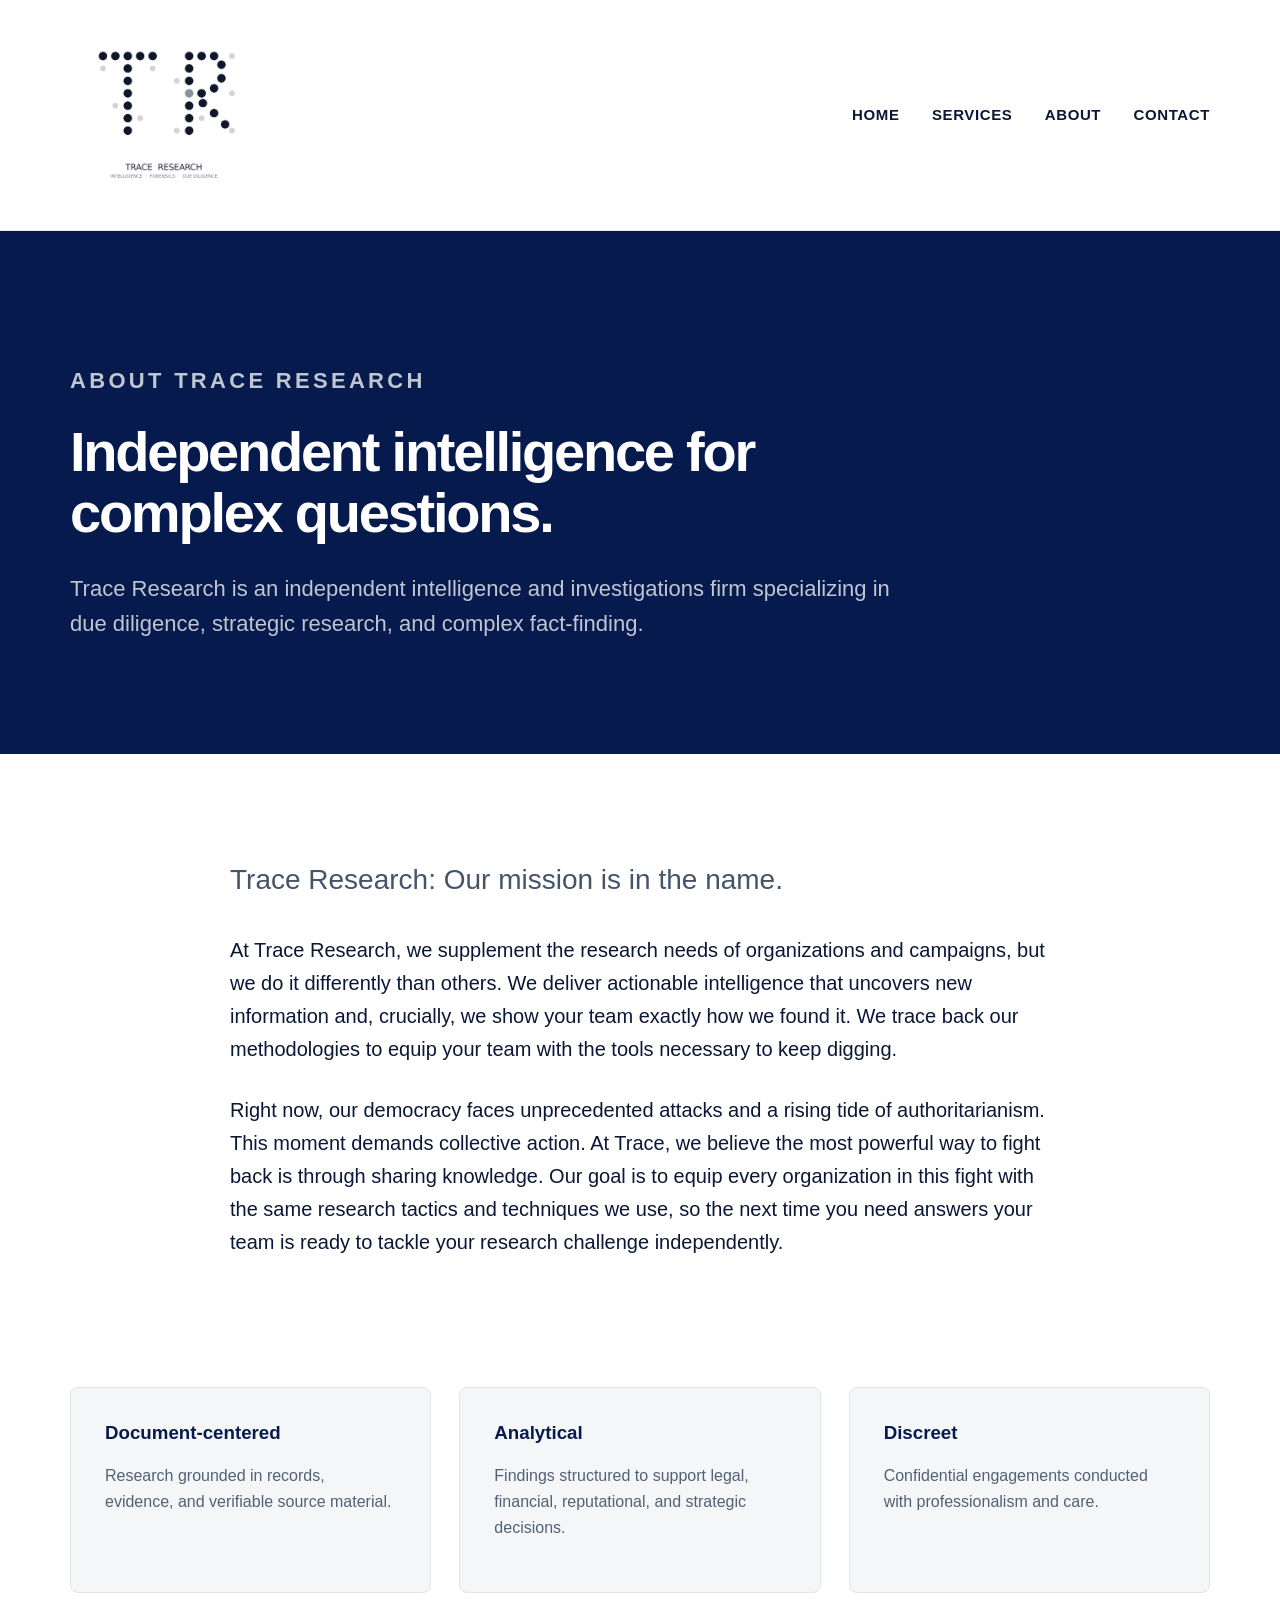
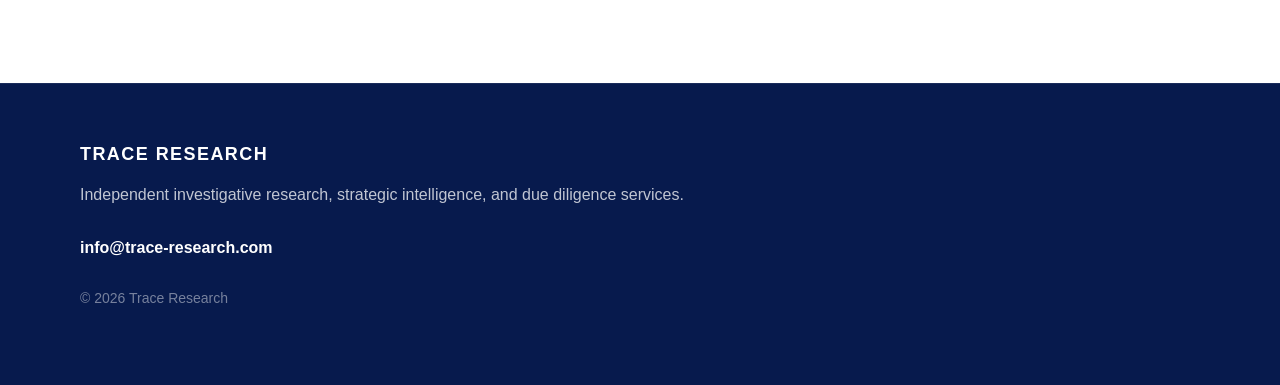
==== about.html @ 0cc1f22e "Update site copy and layout" ====
<!DOCTYPE html>
<html lang="en">
<head>
  <meta charset="UTF-8">
  <meta name="viewport" content="width=device-width, initial-scale=1.0">
  <title>About | Trace Research</title>
  <link rel="stylesheet" href="styles.css">
</head>
<body class="dark-page"></body>

<header>
  <div class="logo-container">
    <img src="trace logo.png" alt="Trace Research Logo">
  </div>

  <nav>
    <a href="index.html">Home</a>
    <a href="services.html">Services</a>
    <a href="about.html">About</a>
    <a href="contact.html">Contact</a>
  </nav>
</header>

<section class="page-hero">
  <p class="eyebrow">About Trace Research</p>
  <h1>Independent intelligence for complex questions.</h1>
  <p>
    Trace Research is an independent intelligence and investigations firm
    specializing in due diligence, strategic research, and complex fact-finding.
  </p>
</section>

<section class="about-content">

  <p class="about-kicker">
    Trace Research: Our mission is in the name.
  </p>

  <p>
    At Trace Research, we supplement the research needs of organizations and campaigns, but we do it differently than others. We deliver actionable intelligence that uncovers new information and, crucially, we show your team exactly how we found it. We trace back our methodologies to equip your team with the tools necessary to keep digging.
  </p>

  <p>
    Right now, our democracy faces unprecedented attacks and a rising tide of authoritarianism. This moment demands collective action. At Trace, we believe the most powerful way to fight back is through sharing knowledge. Our goal is to equip every organization in this fight with the same research tactics and techniques we use, so the next time you need answers your team is ready to tackle your research challenge independently.
  </p>

</section>

<section class="values-grid">
  <div class="value-card">
    <h3>Document-centered</h3>
    <p>Research grounded in records, evidence, and verifiable source material.</p>
  </div>

  <div class="value-card">
    <h3>Analytical</h3>
    <p>Findings structured to support legal, financial, reputational, and strategic decisions.</p>
  </div>

  <div class="value-card">
    <h3>Discreet</h3>
    <p>Confidential engagements conducted with professionalism and care.</p>
  </div>
</section>

<footer>
    <div class="footer-content">
        <h3>Trace Research</h3>

        <p>
            Independent investigative research, strategic intelligence,
            and due diligence services.
        </p>

        <a href="mailto:info@trace-research.com">
            info@trace-research.com
        </a>

        <p class="copyright">
            © 2026 Trace Research
        </p>
    </div>
</footer>
</body>
</html>
---- styles.css ----
* {
  box-sizing: border-box;
}

body {
  margin: 0;
  font-family: Arial, Helvetica, sans-serif;
  background: #ffffff;
  color: #0b1736;
}

header {
  display: flex;
  justify-content: space-between;
  align-items: center;
  padding: 28px 70px;
  border-bottom: 1px solid #e6e8ec;
}

.logo-container img {
  height: 170px;
  width: auto;
}

nav a {
  margin-left: 28px;
  text-decoration: none;
  color: #0b1736;
  font-size: 15px;
  font-weight: 600;
  letter-spacing: 0.04em;
  text-transform: uppercase;
}

.hero {
    position: relative;
    background: #071a4d;
    color: white;
    padding: 90px 90px 100px;
    overflow: hidden;

}

.hero h1 {
  font-size: 64px;
  line-height: 1.05;
  margin: 0 0 28px;
  letter-spacing: -0.04em;
}

.hero p {
    Trusted by attorneys, investors, family offices, and private clients requiring discreet investigative support.
  font-size: 22px;
  line-height: 1.65;
  max-width: 850px;
  color: rgba(255,255,255,.8);
}

.button {
  display: inline-block;
  margin-top: 34px;
  padding: 16px 26px;
  background: #0b1736;
  color: white;
  text-decoration: none;
  border-radius: 4px;
  font-weight: 700;
}

.services-preview {
  display: grid;
  grid-template-columns: repeat(3, 1fr);
  gap: 28px;
  padding: 40px 70px 90px;
}

.card {
  background: #f4f6f8;
  padding: 34px;
  border-radius: 8px;
  border: 1px solid #e1e5ea;
}

.card h2 {
  margin-top: 0;
  font-size: 24px;
}

.card p {
  color: #526174;
  line-height: 1.6;
}

.eyebrow {
    text-transform: uppercase;
    letter-spacing: 0.15em;
    font-size: 13px;
    font-weight: 700;
    color: #6C7A90;
    margin-bottom: 24px;
}

.hero-intro {
    font-size: 24px;
    line-height: 1.5;
    color: #071a4d;
    max-width: 850px;
    margin-bottom: 24px;
}

.hero-layout {
    display: grid;
    grid-template-columns: 1.2fr 0.8fr;
    align-items: center;
    gap: 80px;
}

.hero-layout {
    display: grid;
    grid-template-columns: 1.3fr 0.7fr;
    gap: 60px;
    align-items: center;
}

.hero-graphic {
    position: absolute;
    right: -100px;
    top: 50%;
    transform: translateY(-50%);
    z-index: 1;
}

  .dot-grid {
    width: 450px;
    height: 450px;

    background-image:
      radial-gradient(circle,
      rgba(255,255,255,.10) 3px,
      transparent 3px);

    background-size: 42px 42px;

    opacity: .5;
}
.page-hero {
  background: #071a4d;
  color: white;
  padding: 110px 70px 90px;
}

.page-hero h1 {
  font-size: 56px;
  line-height: 1.08;
  max-width: 900px;
  margin: 0 0 28px;
  letter-spacing: -0.04em;
}

.page-hero p {
  font-size: 22px;
  line-height: 1.6;
  max-width: 850px;
  color: rgba(255,255,255,0.75);
}

.content-section {
  padding: 80px 70px;
}

.two-column {
  display: grid;
  grid-template-columns: 0.8fr 1.4fr;
  gap: 80px;
}

.content-section h2 {
  font-size: 36px;
  margin: 0;
  color: #071a4d;
}

.content-section p {
  font-size: 20px;
  line-height: 1.7;
  color: #46546a;
  margin-top: 0;
}

.values-grid,
.capabilities-grid {
  display: grid;
  grid-template-columns: repeat(3, 1fr);
  gap: 28px;
  padding: 20px 70px 90px;
}

.capabilities-grid {
  grid-template-columns: repeat(2, 1fr);
  padding-top: 80px;
}

.value-card,
.capability-card {
  background: #f4f6f8;
  border: 1px solid #e1e5ea;
  border-radius: 8px;
  padding: 34px;
}

.capability-card span {
  display: block;
  color: #6c7a90;
  font-weight: 700;
  letter-spacing: 0.12em;
  margin-bottom: 22px;
}

.value-card h3,
.capability-card h2 {
  margin-top: 0;
  color: #071a4d;
}

.value-card p,
.capability-card p {
  color: #526174;
  line-height: 1.65;
}

footer {
    background: #071a4d;
    color: white;
    padding: 60px 80px;
    border-top: 1px solid rgba(255,255,255,.08);
}

.footer-content {
    max-width: 900px;
}

.footer-content h3 {
    margin: 0 0 15px;
    letter-spacing: .08em;
    text-transform: uppercase;
    font-size: 18px;
}

.footer-content p {
    color: rgba(255,255,255,.75);
    line-height: 1.7;
}

.footer-content a {
    display: inline-block;
    margin-top: 15px;
    color: white;
    text-decoration: none;
    font-weight: 600;
}

.copyright {
    margin-top: 30px;
    font-size: 14px;
    opacity: .6;
}

.about-content {
  max-width: 900px;
  margin: 0 auto;
  padding: 80px 40px;
}

.about-content p {
  font-size: 20px;
  line-height: 1.65;
  color: #0b1736;
  margin-bottom: 28px;
}

.about-kicker {
  font-size: 28px !important;
  line-height: 1.3 !important;
  color: #46546a !important;
  margin-bottom: 36px !important;
}
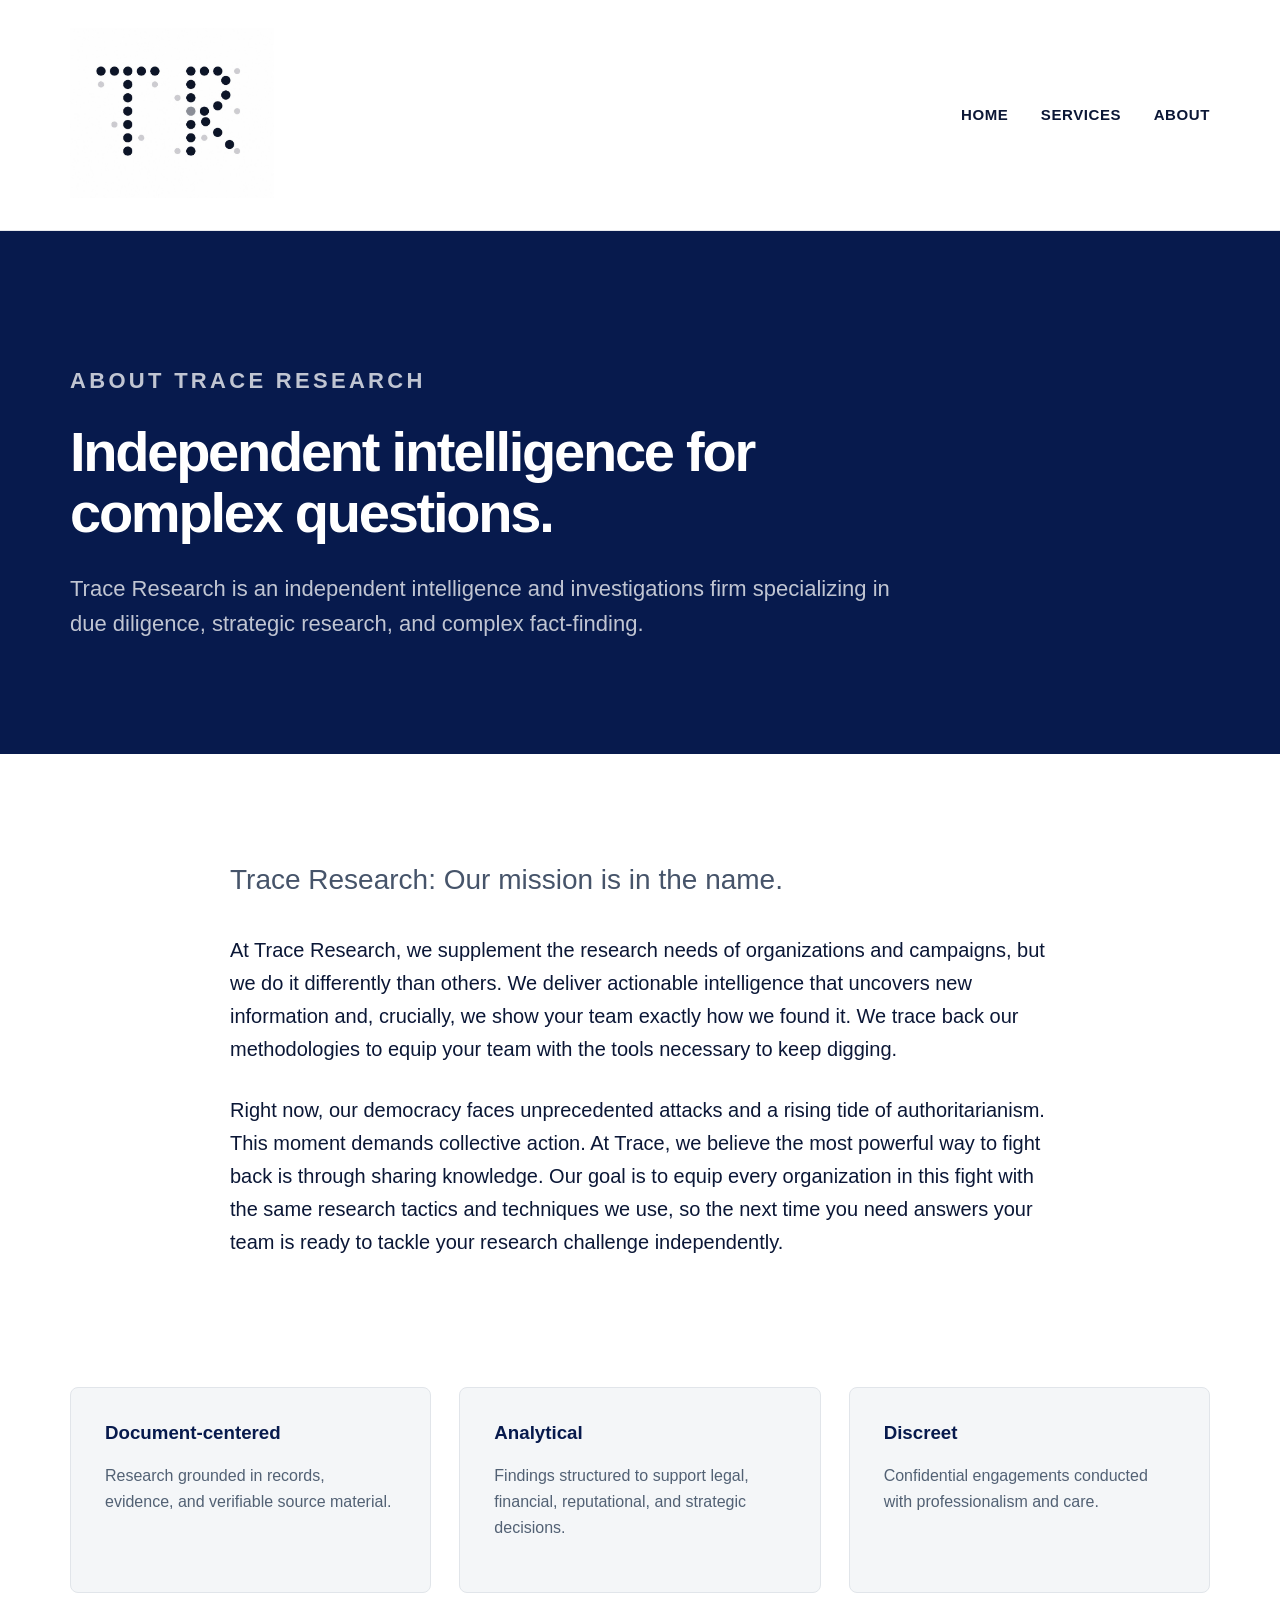
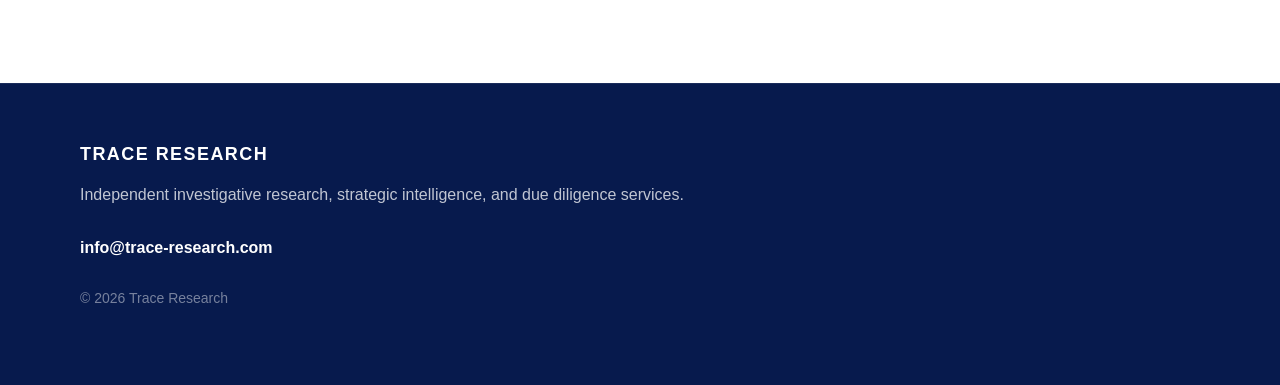
==== commit 8d813152: "update navigation bar on all pages, and update language" ====
--- a/about.html
+++ b/about.html
@@ -10,14 +10,13 @@
 
 <header>
   <div class="logo-container">
-    <img src="trace logo.png" alt="Trace Research Logo">
+    <img src="logo2.jpeg" alt="Trace Research Logo">
   </div>
 
   <nav>
     <a href="index.html">Home</a>
     <a href="services.html">Services</a>
     <a href="about.html">About</a>
-    <a href="contact.html">Contact</a>
   </nav>
 </header>
 
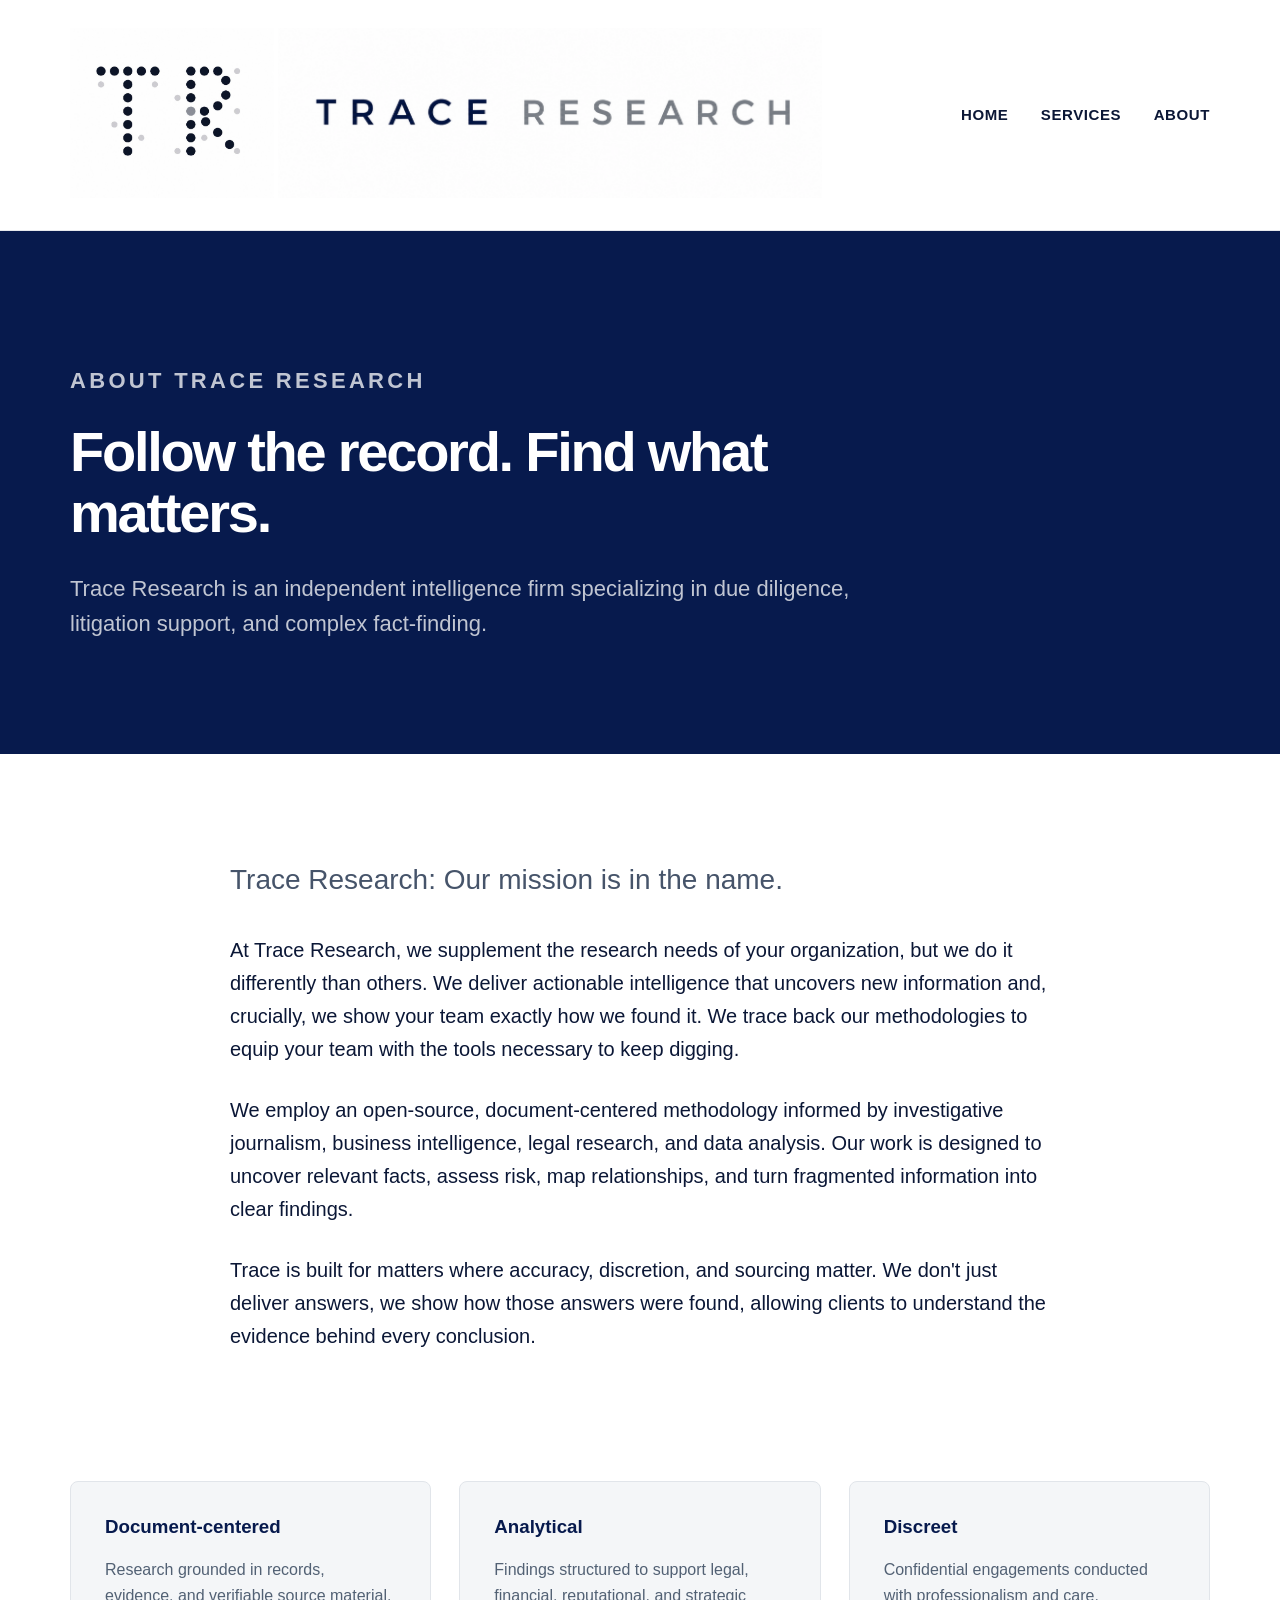
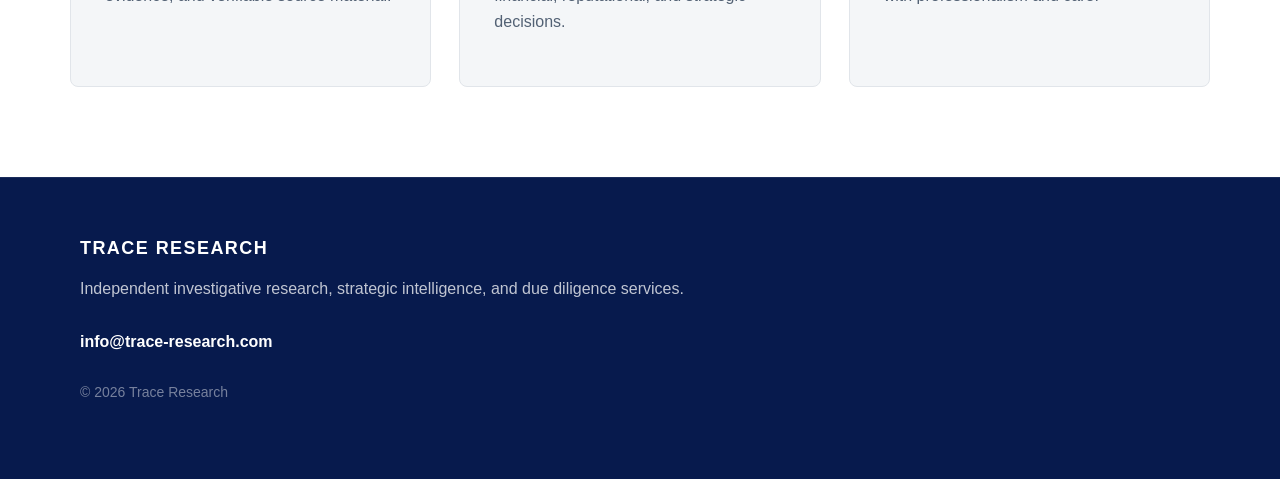
==== commit 45f41316: "Update site language and add header logo." ====
--- a/about.html
+++ b/about.html
@@ -11,6 +11,7 @@
 <header>
   <div class="logo-container">
     <img src="logo2.jpeg" alt="Trace Research Logo">
+      <img src="trace logo 3.png" alt="Trace Research" class="logo-wordmark">
   </div>
 
   <nav>
@@ -22,10 +23,10 @@
 
 <section class="page-hero">
   <p class="eyebrow">About Trace Research</p>
-  <h1>Independent intelligence for complex questions.</h1>
+  <h1>Follow the record. Find what matters.</h1>
   <p>
-    Trace Research is an independent intelligence and investigations firm
-    specializing in due diligence, strategic research, and complex fact-finding.
+    Trace Research is an independent intelligence firm
+    specializing in due diligence, litigation support, and complex fact-finding.
   </p>
 </section>
 
@@ -36,11 +37,15 @@
   </p>
 
   <p>
-    At Trace Research, we supplement the research needs of organizations and campaigns, but we do it differently than others. We deliver actionable intelligence that uncovers new information and, crucially, we show your team exactly how we found it. We trace back our methodologies to equip your team with the tools necessary to keep digging.
+At Trace Research, we supplement the research needs of your organization, but we do it differently than others. We deliver actionable intelligence that uncovers new information and, crucially, we show your team exactly how we found it. We trace back our methodologies to equip your team with the tools necessary to keep digging.
   </p>
 
   <p>
-    Right now, our democracy faces unprecedented attacks and a rising tide of authoritarianism. This moment demands collective action. At Trace, we believe the most powerful way to fight back is through sharing knowledge. Our goal is to equip every organization in this fight with the same research tactics and techniques we use, so the next time you need answers your team is ready to tackle your research challenge independently.
+    We employ an open-source, document-centered methodology informed by investigative journalism, business intelligence, legal research, and data analysis. Our work is designed to uncover relevant facts, assess risk, map relationships, and turn fragmented information into clear findings.
+  </p>
+
+  <p>
+    Trace is built for matters where accuracy, discretion, and sourcing matter. We don't just deliver answers, we show how those answers were found, allowing clients to understand the evidence behind every conclusion.
   </p>
 
 </section>
--- a/styles.css
+++ b/styles.css
@@ -21,6 +21,22 @@
 .logo-container img {
   height: 170px;
   width: auto;
+
+  .logo-container {
+    display: flex;
+    align-items: center;
+    gap: 24px;
+}
+
+.logo-mark {
+    height: 110px;
+    width: auto;
+}
+
+.logo-wordmark {
+    height: 42px;
+    width: auto;
+}
 }
 
 nav a {
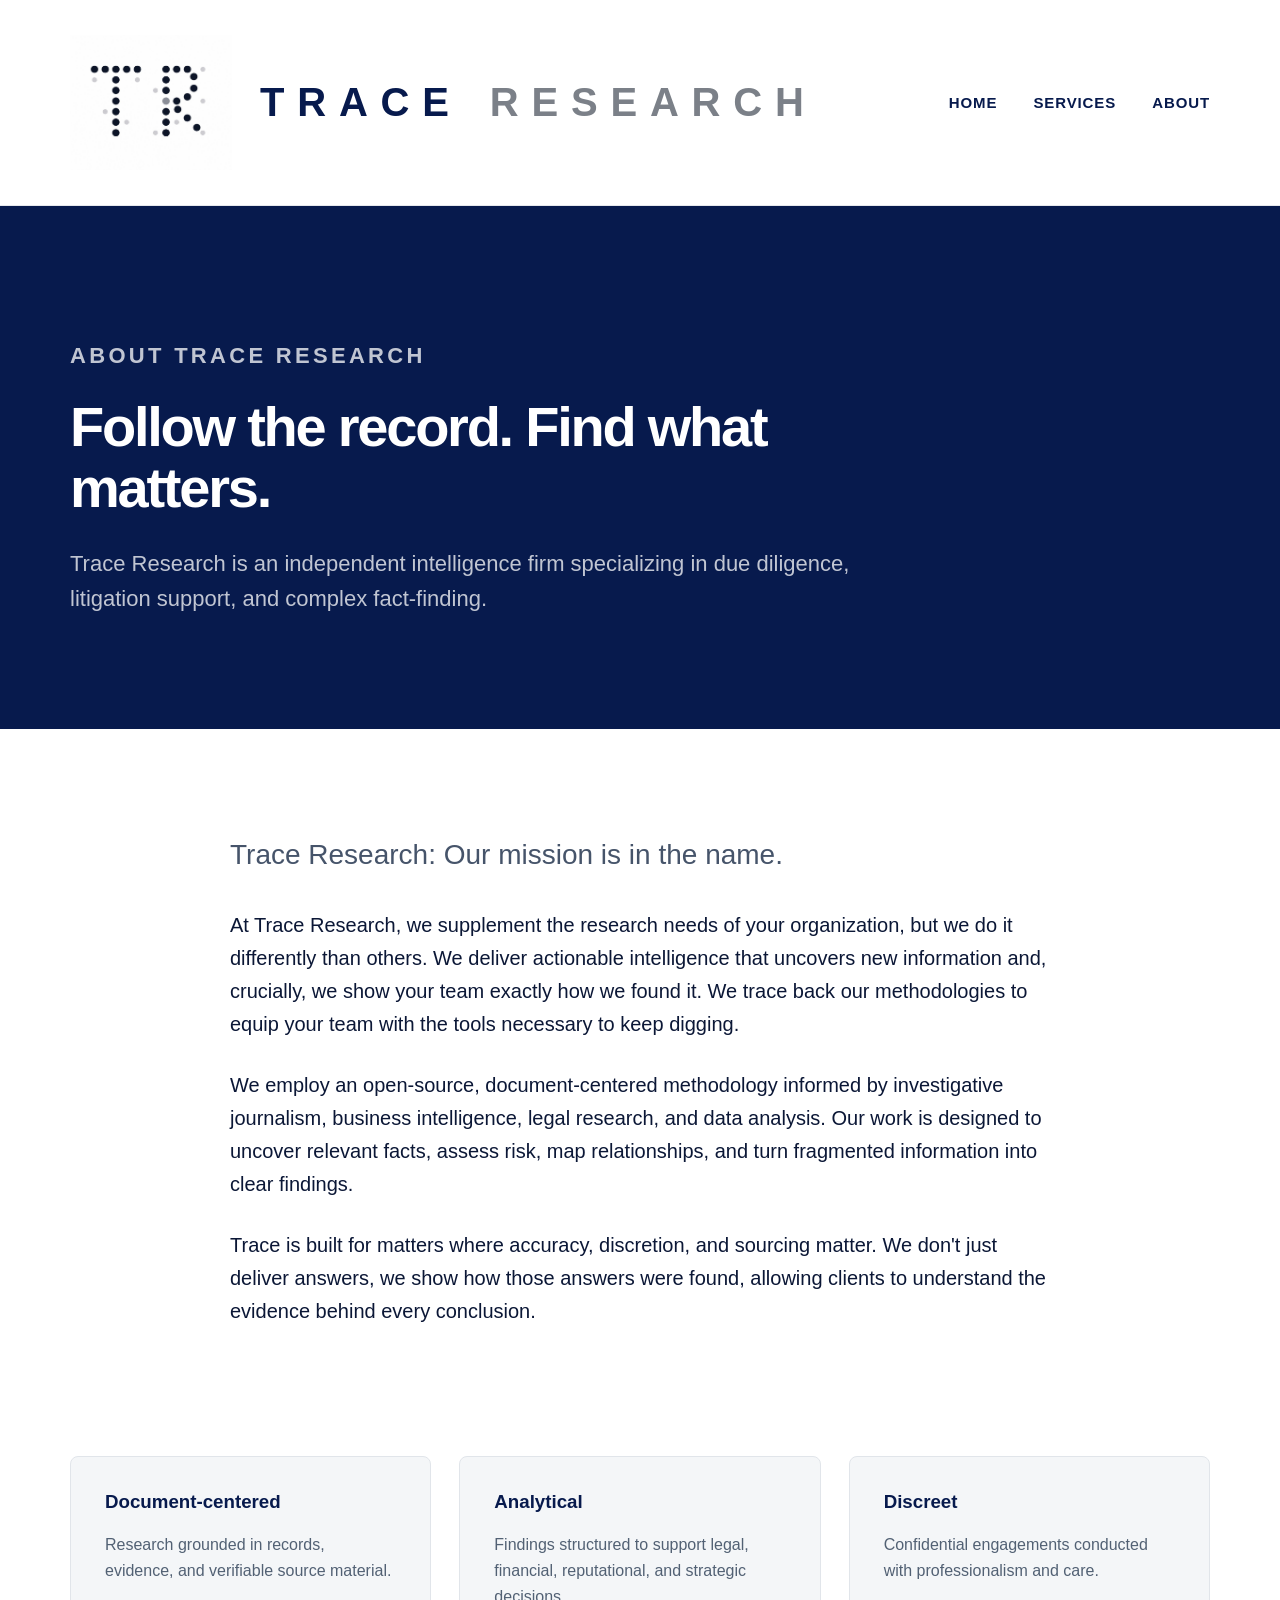
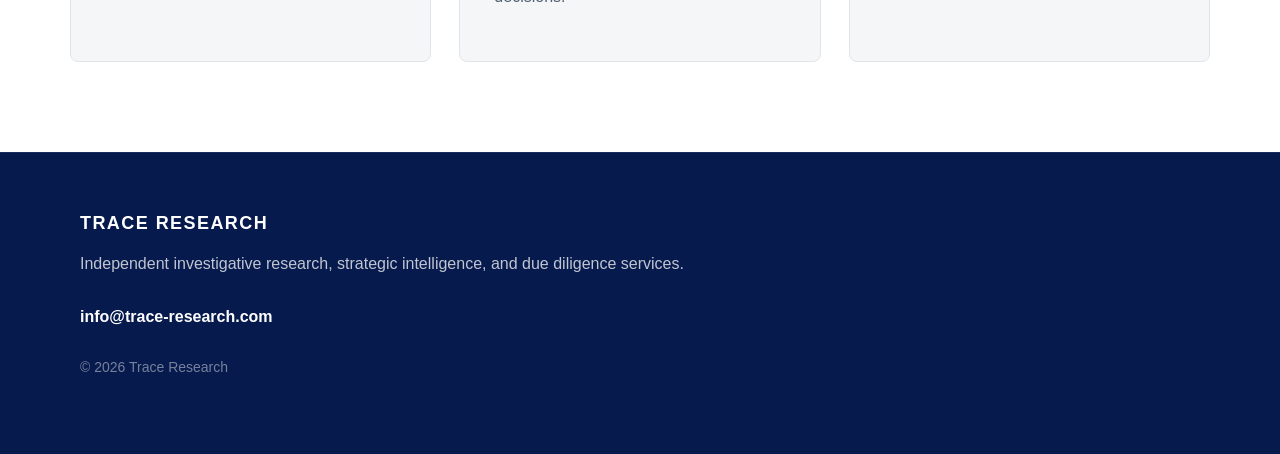
==== commit 0285c87b: "update media visibility and logo placement" ====
--- a/about.html
+++ b/about.html
@@ -10,8 +10,14 @@
 
 <header>
   <div class="logo-container">
-    <img src="logo2.jpeg" alt="Trace Research Logo">
-      <img src="trace logo 3.png" alt="Trace Research" class="logo-wordmark">
+    <a href="index.html" class="brand-link">
+      <img src="logo2.jpeg" alt="TR Logo" class="logo-mark">
+
+      <div class="animated-wordmark">
+        <span class="trace-word">TRACE</span>
+        <span class="rotating-word" id="rotatingWord">RESEARCH</span>
+      </div>
+    </a>
   </div>
 
   <nav>
--- a/styles.css
+++ b/styles.css
@@ -14,38 +14,68 @@
   display: flex;
   justify-content: space-between;
   align-items: center;
-  padding: 28px 70px;
+  padding: 35px 70px;
   border-bottom: 1px solid #e6e8ec;
-}
-
-.logo-container img {
-  height: 170px;
+  background: white;
+}
+
+.logo-container {
+  display: flex;
+  align-items: center;
+}
+
+.brand-link {
+  display: flex;
+  align-items: center;
+  gap: 28px;
+  text-decoration: none;
+}
+
+.logo-mark {
+  height: 135px;
   width: auto;
-
-  .logo-container {
-    display: flex;
-    align-items: center;
-    gap: 24px;
-}
-
-.logo-mark {
-    height: 110px;
-    width: auto;
-}
-
-.logo-wordmark {
-    height: 42px;
-    width: auto;
-}
+  display: block;
+}
+
+.animated-wordmark {
+  display: flex;
+  align-items: center;
+  gap: 28px;
+  font-family: Arial, Helvetica, sans-serif;
+  font-weight: 700;
+  letter-spacing: 0.32em;
+  font-size: 40px;
+  text-transform: uppercase;
+  white-space: nowrap;
+}
+
+.trace-word {
+  color: #071a4d;
+}
+
+.rotating-word {
+  color: #7b8088;
+  transition: opacity .45s ease, transform .45s ease;
+}
+
+.rotating-word.fade-out {
+  opacity: 0;
+  transform: translateY(8px);
+}
+
+nav {
+  display: flex;
+  gap: 36px;
+  align-items: center;
 }
 
 nav a {
-  margin-left: 28px;
+  margin-left: 0;
   text-decoration: none;
-  color: #0b1736;
+  color: #071a4d;
   font-size: 15px;
-  font-weight: 600;
-  letter-spacing: 0.04em;
+  font-weight: 700;
+  letter-spacing: .06em;
   text-transform: uppercase;
 }
 
@@ -300,4 +330,58 @@
   line-height: 1.3 !important;
   color: #46546a !important;
   margin-bottom: 36px !important;
+}
+
+@media (max-width: 900px) {
+  header {
+    padding: 28px 24px;
+    flex-direction: column;
+    align-items: flex-start;
+    gap: 24px;
+  }
+
+  .brand-link {
+    gap: 16px;
+  }
+
+  .logo-mark {
+    height: 90px;
+  }
+
+  .animated-wordmark {
+    font-size: 24px;
+    letter-spacing: 0.22em;
+    gap: 14px;
+  }
+
+  nav {
+    gap: 22px;
+    flex-wrap: wrap;
+  }
+
+  nav a {
+    font-size: 13px;
+  }
+}
+
+@media (max-width: 520px) {
+  .brand-link {
+    align-items: flex-start;
+  }
+
+  .logo-mark {
+    height: 72px;
+  }
+
+  .animated-wordmark {
+    flex-direction: column;
+    align-items: flex-start;
+    gap: 4px;
+    font-size: 22px;
+    letter-spacing: 0.18em;
+  }
+
+  header {
+    gap: 20px;
+  }
 }
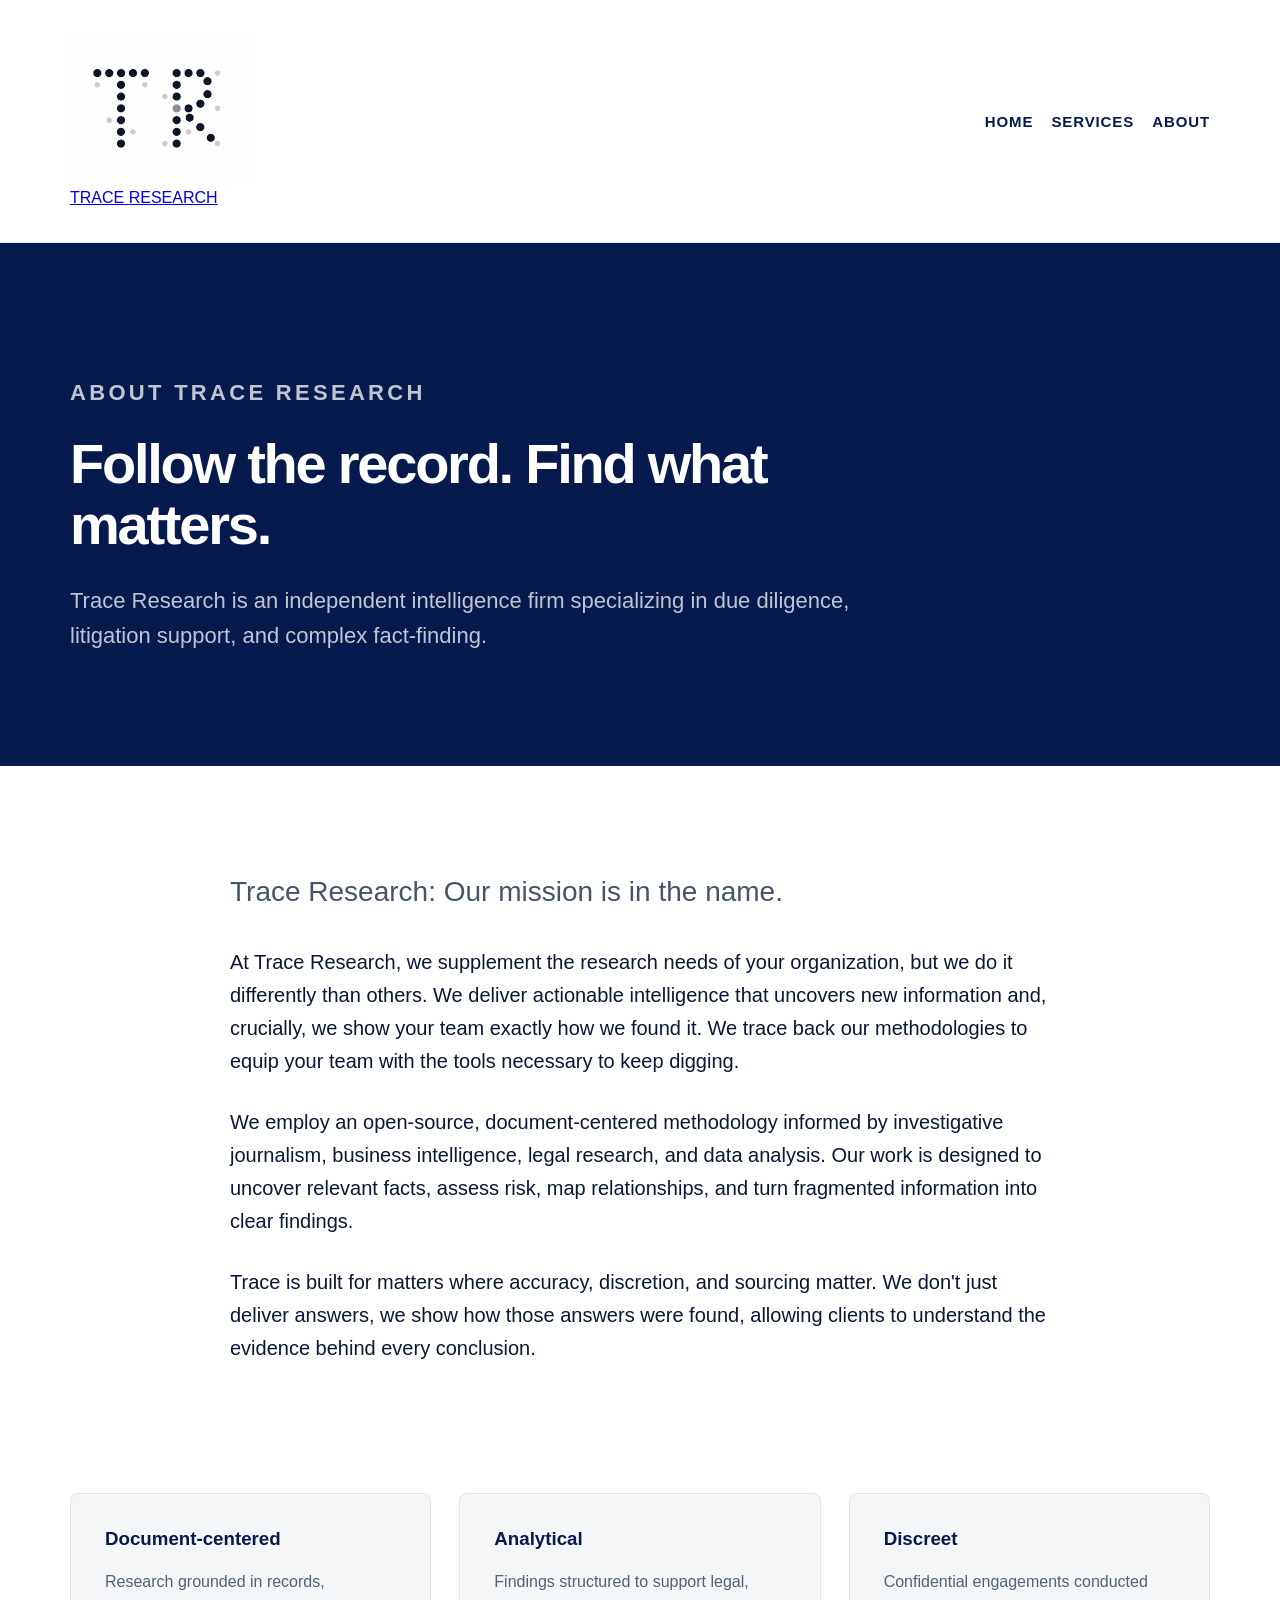
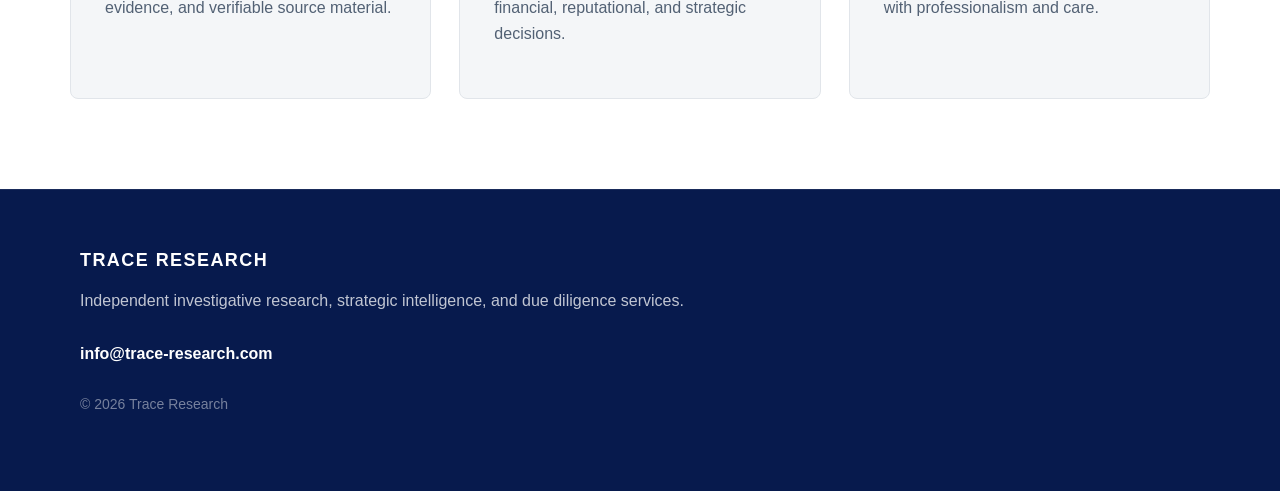
==== commit 0988cd8b: "Update wordmark" ====
--- a/about.html
+++ b/about.html
@@ -5,6 +5,9 @@
   <meta name="viewport" content="width=device-width, initial-scale=1.0">
   <title>About | Trace Research</title>
   <link rel="stylesheet" href="styles.css">
+  <link rel="preconnect" href="https://fonts.googleapis.com">
+<link rel="preconnect" href="https://fonts.gstatic.com" crossorigin>
+<link href="https://fonts.googleapis.com/css2?family=Montserrat:wght@300;400;500&display=swap" rel="stylesheet">
 </head>
 <body class="dark-page"></body>
 
--- a/styles.css
+++ b/styles.css
@@ -20,52 +20,24 @@
 }
 
 .logo-container {
-  display: flex;
-  align-items: center;
-}
-
-.brand-link {
-  display: flex;
-  align-items: center;
-  gap: 28px;
-  text-decoration: none;
+    display: flex;
+    align-items: center;
+    gap: 8px;
 }
 
 .logo-mark {
-  height: 135px;
-  width: auto;
-  display: block;
-}
-
-.animated-wordmark {
-  display: flex;
-  align-items: center;
-  gap: 28px;
-  font-family: Arial, Helvetica, sans-serif;
-  font-weight: 700;
-  letter-spacing: 0.32em;
-  font-size: 40px;
-  text-transform: uppercase;
-  white-space: nowrap;
-}
-
-.trace-word {
-  color: #071a4d;
-}
-
-.rotating-word {
-  color: #7b8088;
-  transition: opacity .45s ease, transform .45s ease;
-}
-
-.rotating-word.fade-out {
-  opacity: 0;
-  transform: translateY(8px);
+    height: 150px;
+    width: auto;
+}
+
+.logo-wordmark {
+    height: 95px;
+    width: auto;
 }
 
 nav {
   display: flex;
-  gap: 36px;
+  gap: 18px;
   align-items: center;
 }
 
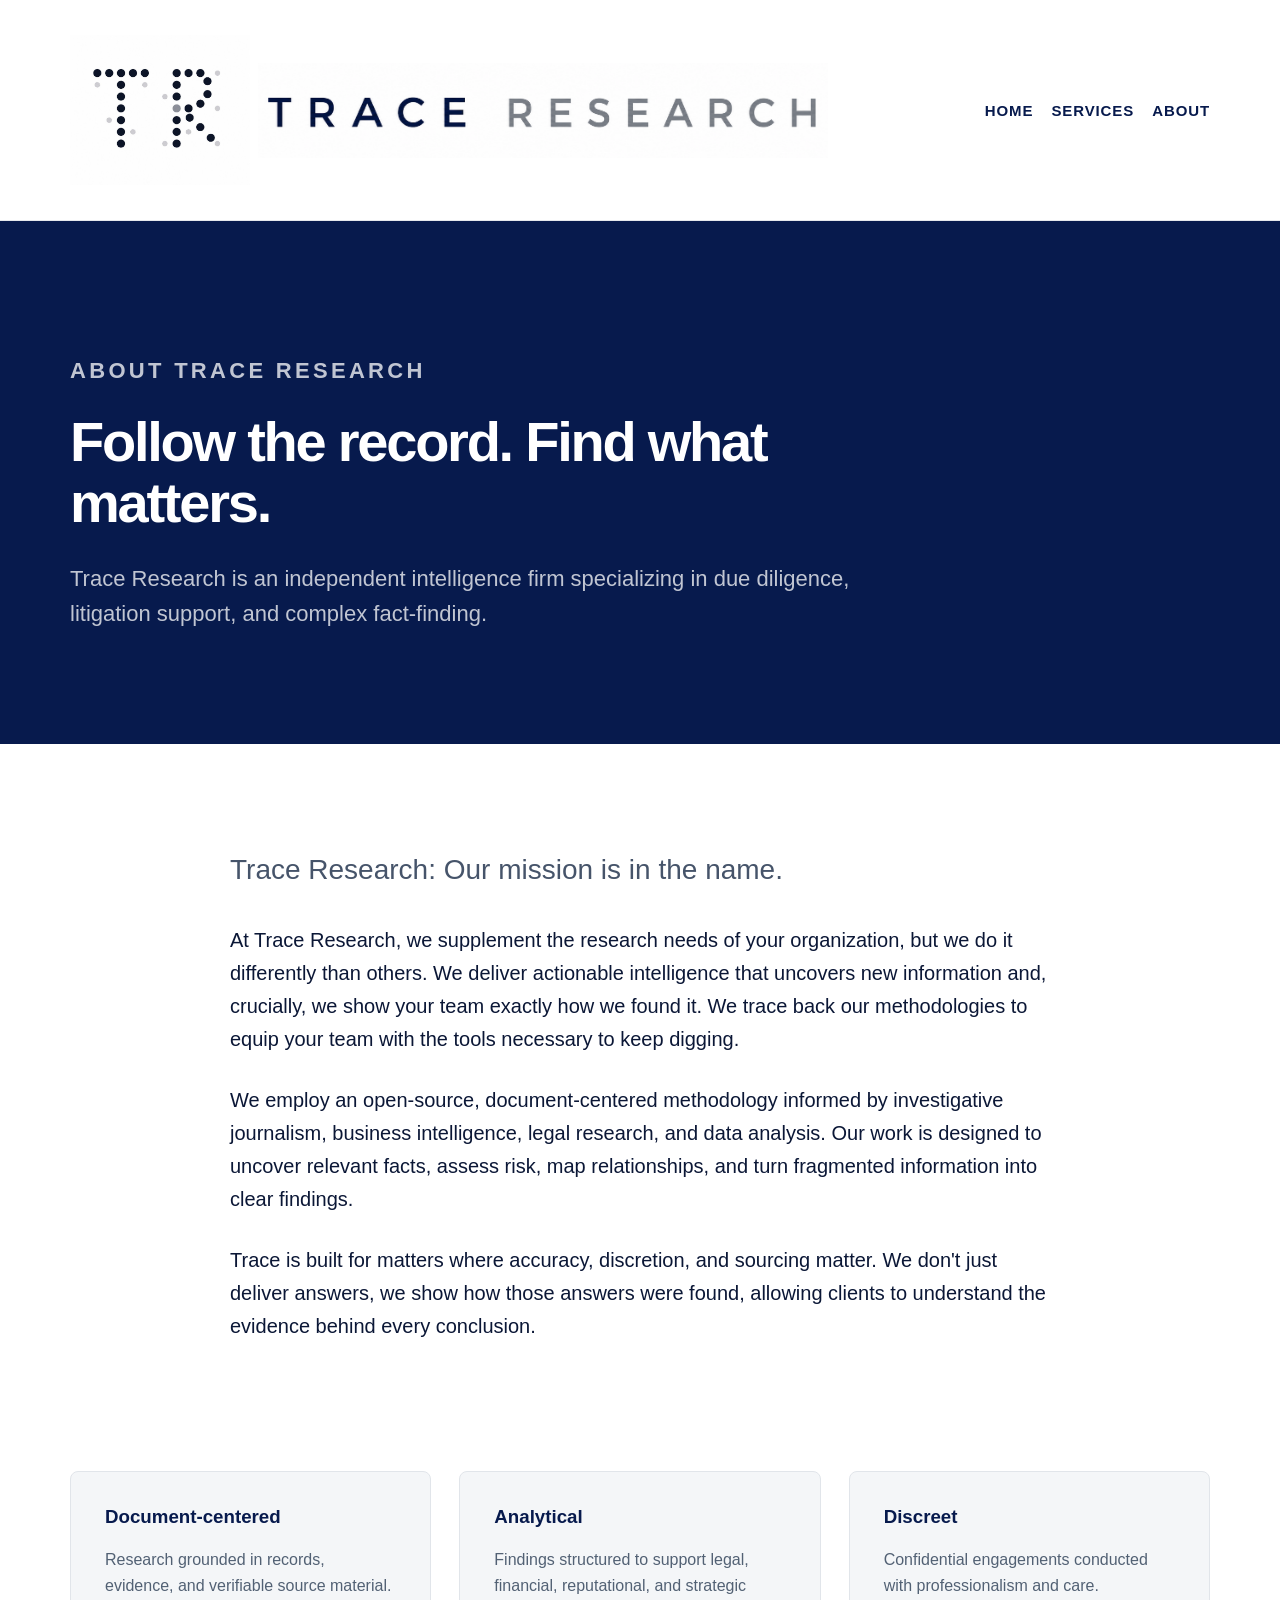
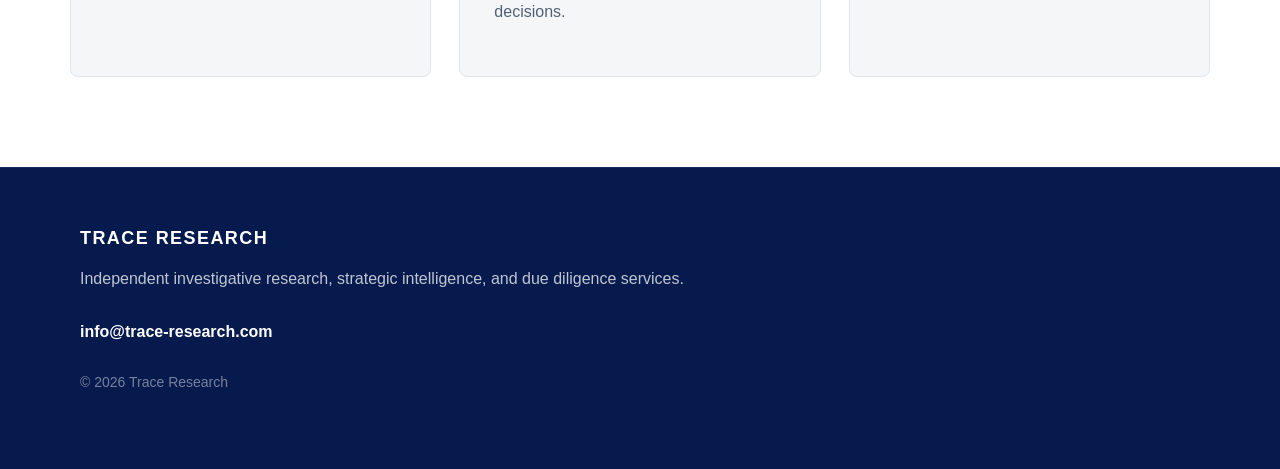
==== commit fbbfb0bc: "update logo" ====
--- a/about.html
+++ b/about.html
@@ -6,21 +6,14 @@
   <title>About | Trace Research</title>
   <link rel="stylesheet" href="styles.css">
   <link rel="preconnect" href="https://fonts.googleapis.com">
-<link rel="preconnect" href="https://fonts.gstatic.com" crossorigin>
-<link href="https://fonts.googleapis.com/css2?family=Montserrat:wght@300;400;500&display=swap" rel="stylesheet">
 </head>
 <body class="dark-page"></body>
 
 <header>
-  <div class="logo-container">
-    <a href="index.html" class="brand-link">
-      <img src="logo2.jpeg" alt="TR Logo" class="logo-mark">
-
-      <div class="animated-wordmark">
-        <span class="trace-word">TRACE</span>
-        <span class="rotating-word" id="rotatingWord">RESEARCH</span>
-      </div>
-    </a>
+<div class="logo-container">
+    <img src="logo2.jpeg" alt="Trace Research Logo" class="logo-mark">
+    <img src="trace logo 3.png" alt="Trace Research" class="logo-wordmark">
+</div>
   </div>
 
   <nav>
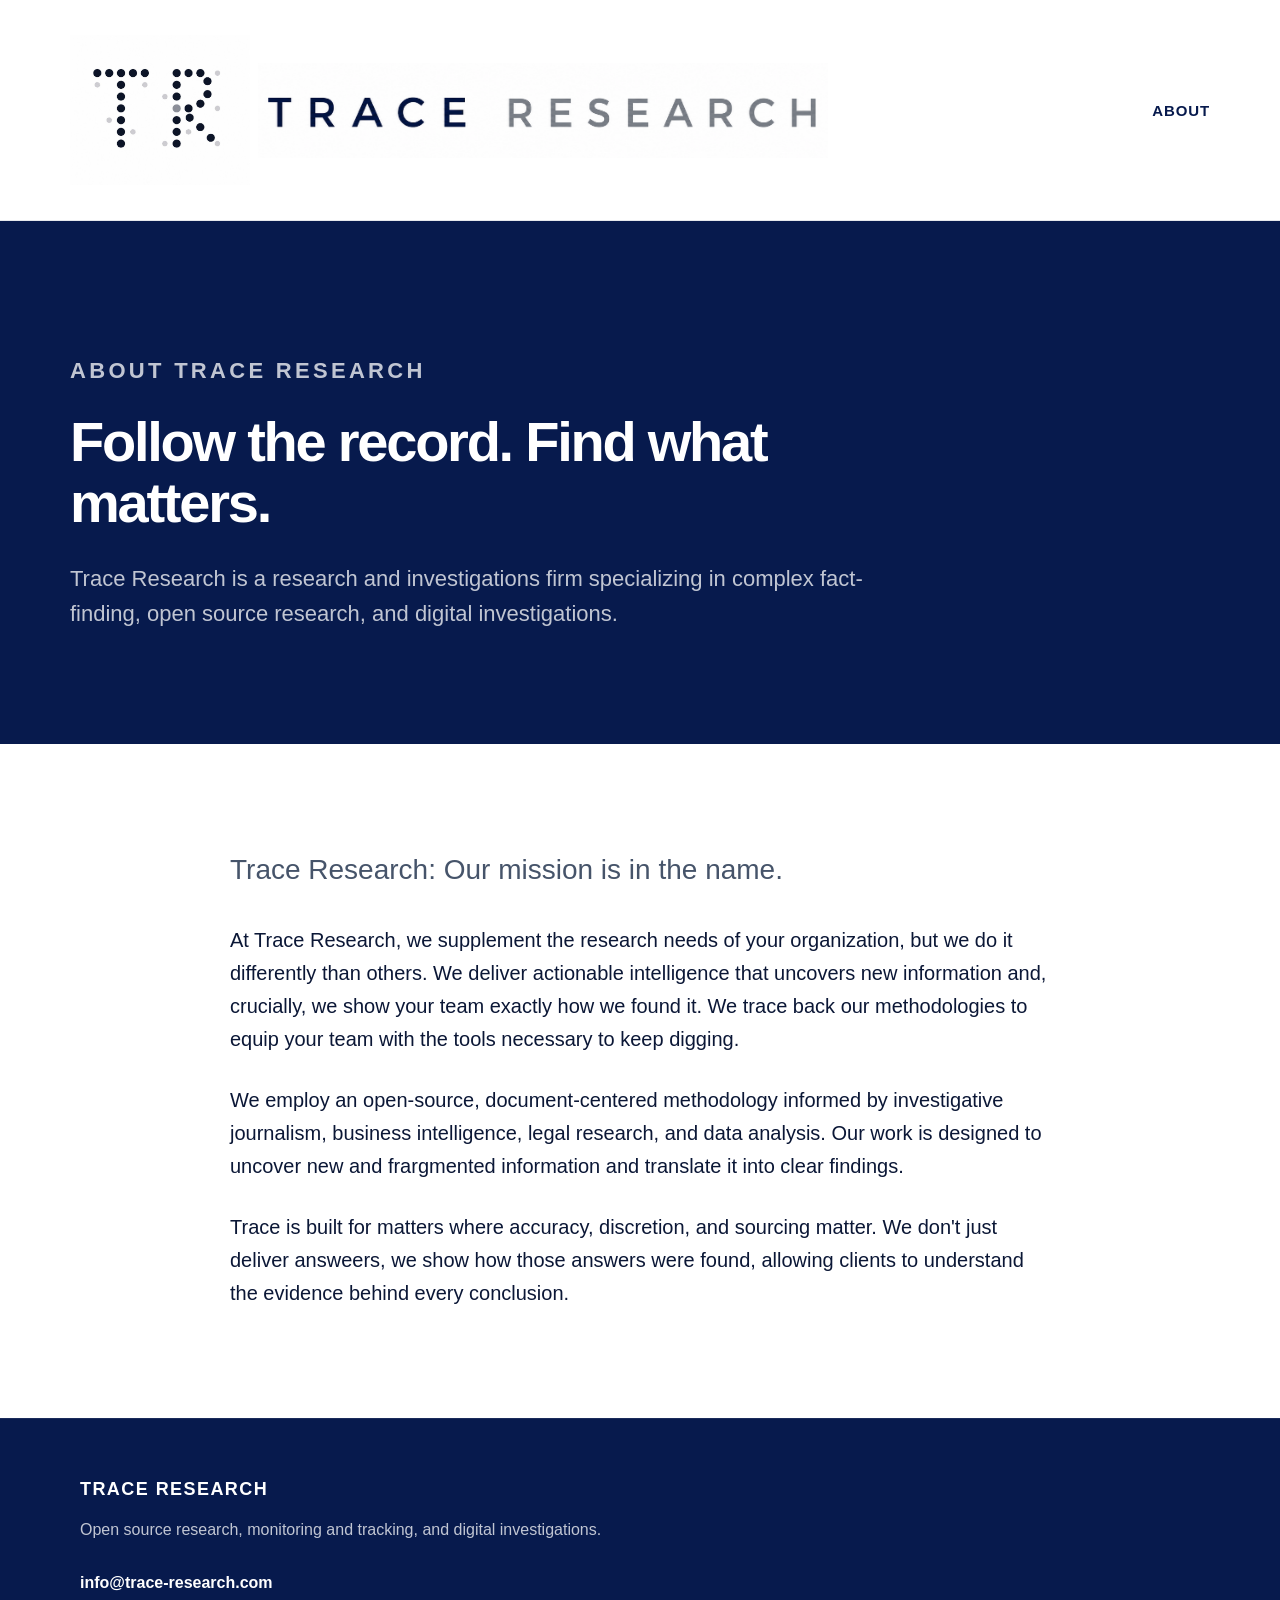
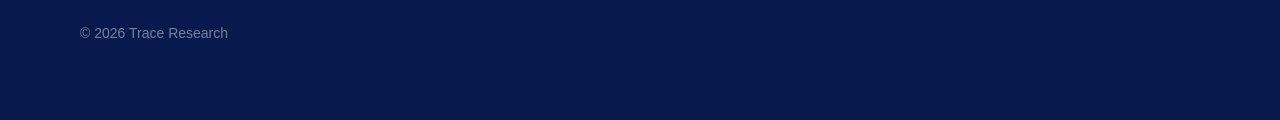
==== commit 4c1eff29: "update about language" ====
--- a/about.html
+++ b/about.html
@@ -17,8 +17,6 @@
   </div>
 
   <nav>
-    <a href="index.html">Home</a>
-    <a href="services.html">Services</a>
     <a href="about.html">About</a>
   </nav>
 </header>
@@ -27,8 +25,8 @@
   <p class="eyebrow">About Trace Research</p>
   <h1>Follow the record. Find what matters.</h1>
   <p>
-    Trace Research is an independent intelligence firm
-    specializing in due diligence, litigation support, and complex fact-finding.
+   Trace Research is a research and investigations firm specializing in complex fact-finding, 
+   open source research, and digital investigations. 
   </p>
 </section>
 
@@ -43,30 +41,13 @@
   </p>
 
   <p>
-    We employ an open-source, document-centered methodology informed by investigative journalism, business intelligence, legal research, and data analysis. Our work is designed to uncover relevant facts, assess risk, map relationships, and turn fragmented information into clear findings.
+   We employ an open-source, document-centered methodology informed by investigative journalism, business intelligence, legal research, and data analysis. Our work is designed to uncover new and frargmented information and translate it into clear findings.
   </p>
 
   <p>
-    Trace is built for matters where accuracy, discretion, and sourcing matter. We don't just deliver answers, we show how those answers were found, allowing clients to understand the evidence behind every conclusion.
+   Trace is built for matters where accuracy, discretion, and sourcing matter. We don't just deliver answeers, we show how those answers were found, allowing clients to understand the evidence behind every conclusion.
   </p>
 
-</section>
-
-<section class="values-grid">
-  <div class="value-card">
-    <h3>Document-centered</h3>
-    <p>Research grounded in records, evidence, and verifiable source material.</p>
-  </div>
-
-  <div class="value-card">
-    <h3>Analytical</h3>
-    <p>Findings structured to support legal, financial, reputational, and strategic decisions.</p>
-  </div>
-
-  <div class="value-card">
-    <h3>Discreet</h3>
-    <p>Confidential engagements conducted with professionalism and care.</p>
-  </div>
 </section>
 
 <footer>
@@ -74,8 +55,7 @@
         <h3>Trace Research</h3>
 
         <p>
-            Independent investigative research, strategic intelligence,
-            and due diligence services.
+            Open source research, monitoring and tracking, and digital investigations.
         </p>
 
         <a href="mailto:info@trace-research.com">
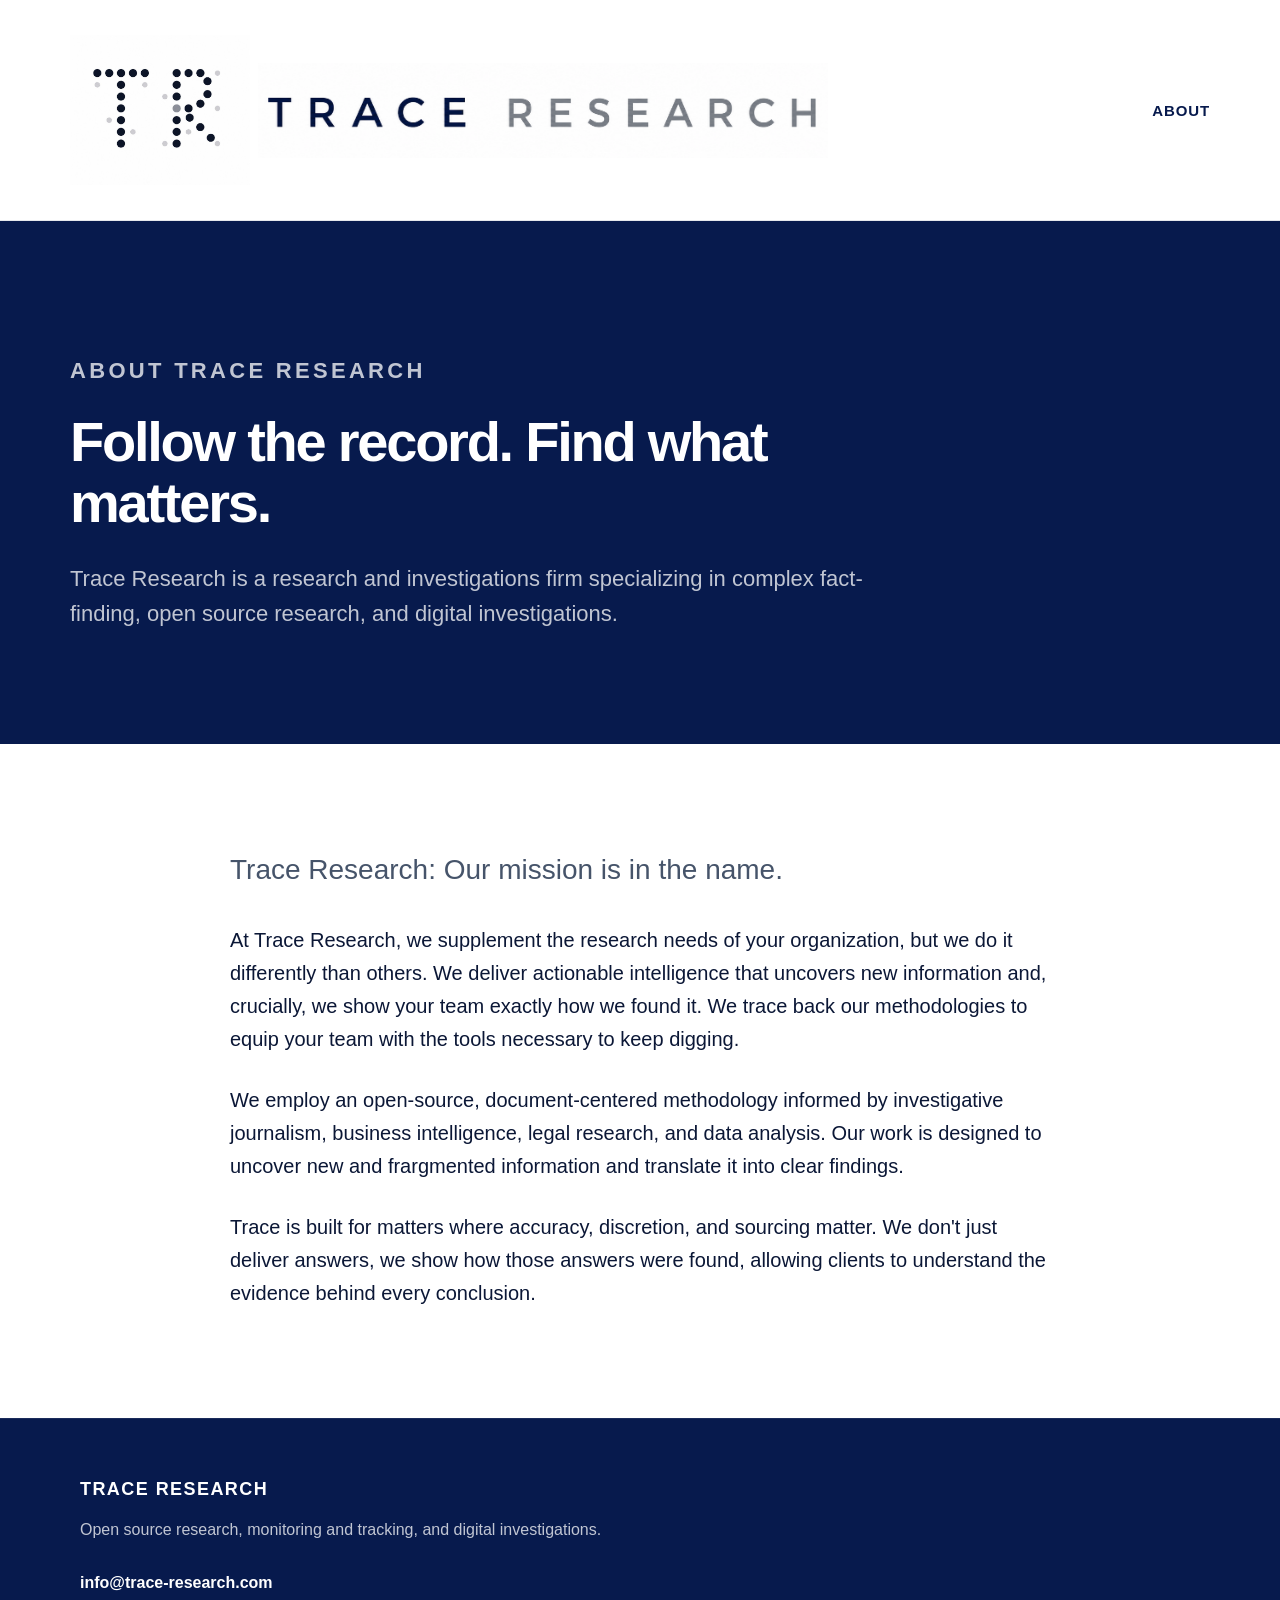
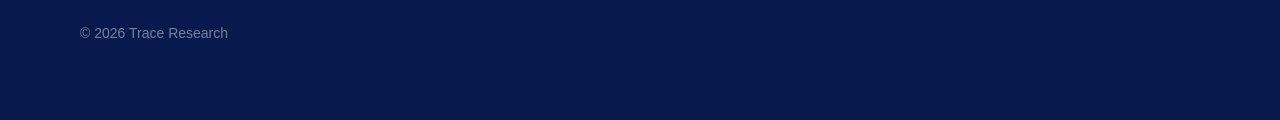
==== commit f54fb89d: "update about html" ====
--- a/about.html
+++ b/about.html
@@ -37,7 +37,7 @@
   </p>
 
   <p>
-At Trace Research, we supplement the research needs of your organization, but we do it differently than others. We deliver actionable intelligence that uncovers new information and, crucially, we show your team exactly how we found it. We trace back our methodologies to equip your team with the tools necessary to keep digging.
+  At Trace Research, we supplement the research needs of your organization, but we do it differently than others. We deliver actionable intelligence that uncovers new information and, crucially, we show your team exactly how we found it. We trace back our methodologies to equip your team with the tools necessary to keep digging.
   </p>
 
   <p>
@@ -45,7 +45,7 @@
   </p>
 
   <p>
-   Trace is built for matters where accuracy, discretion, and sourcing matter. We don't just deliver answeers, we show how those answers were found, allowing clients to understand the evidence behind every conclusion.
+   Trace is built for matters where accuracy, discretion, and sourcing matter. We don't just deliver answers, we show how those answers were found, allowing clients to understand the evidence behind every conclusion.
   </p>
 
 </section>
